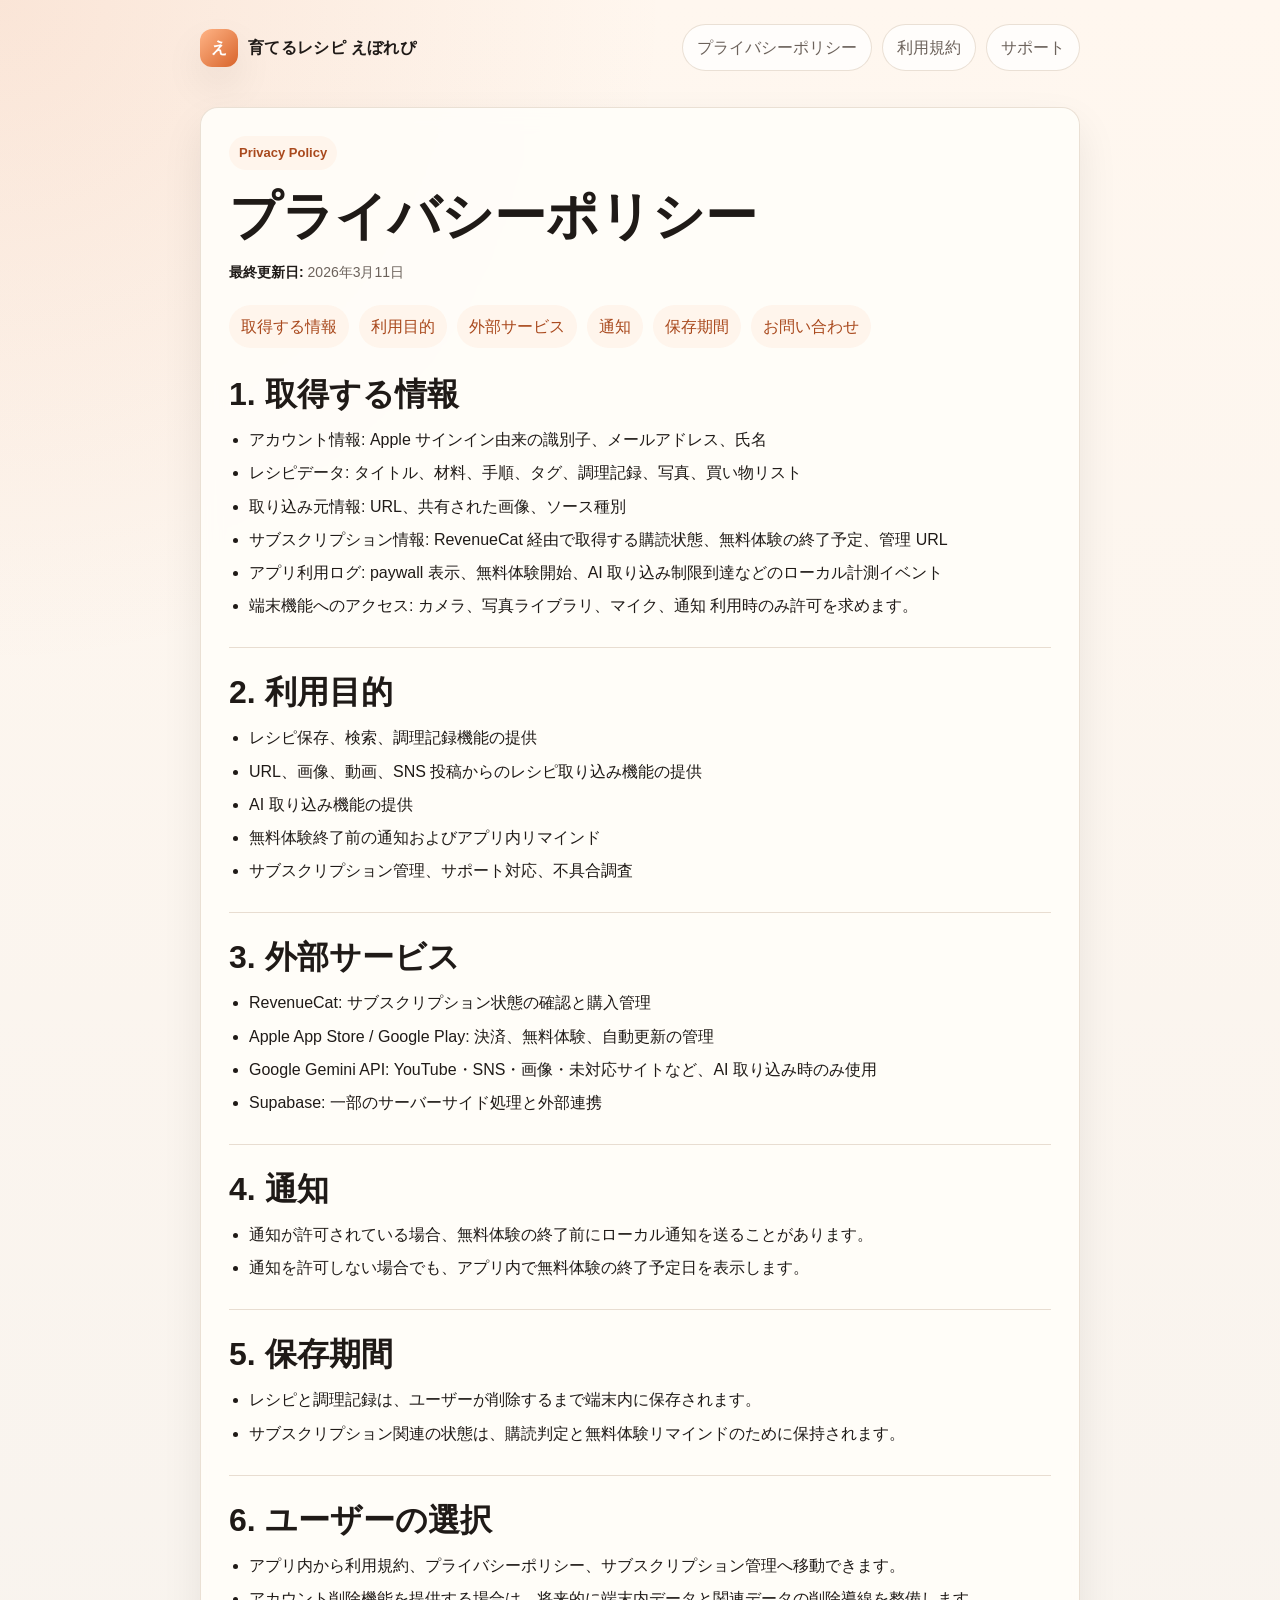
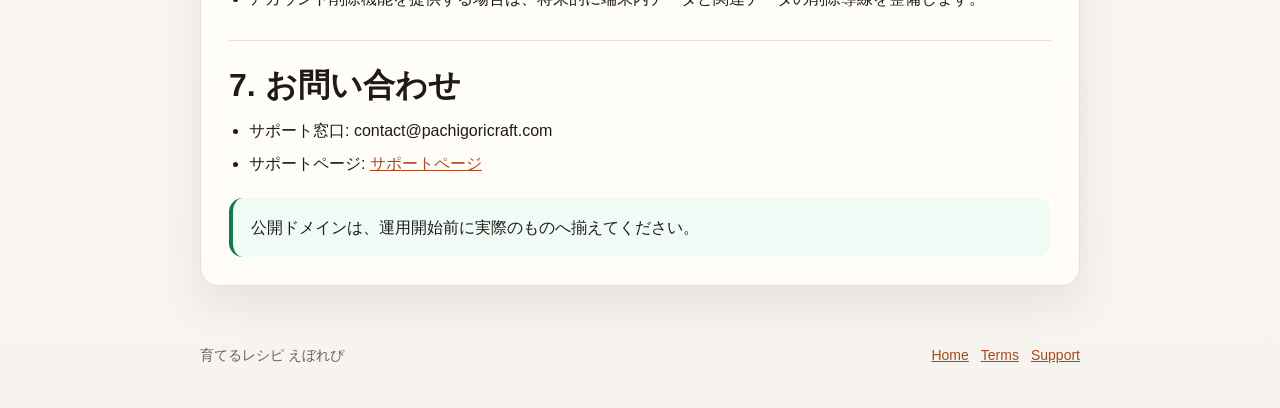
==== privacy/index.html @ ed1218f2 "Add legal site pages" ====
<!doctype html>
<html lang="ja">
  <head>
    <meta charset="utf-8" />
    <meta name="viewport" content="width=device-width, initial-scale=1" />
    <title>プライバシーポリシー | 育てるレシピ えぼれぴ</title>
    <meta
      name="description"
      content="育てるレシピ えぼれぴ のプライバシーポリシーです。"
    />
    <link rel="stylesheet" href="../styles.css" />
  </head>
  <body>
    <header class="site-header">
      <div class="shell topbar">
        <a class="brand" href="../">
          <span class="brand-mark">
            <span class="brand-badge">え</span>
            <span>育てるレシピ えぼれぴ</span>
          </span>
        </a>
        <nav class="site-nav" aria-label="主要ページ">
          <a href="../privacy/">プライバシーポリシー</a>
          <a href="../terms/">利用規約</a>
          <a href="../support/">サポート</a>
        </nav>
      </div>
    </header>

    <main class="section">
      <div class="shell content-card">
        <span class="eyebrow">Privacy Policy</span>
        <h1>プライバシーポリシー</h1>
        <div class="meta">
          <strong>最終更新日:</strong> 2026年3月11日
        </div>

        <div class="toc">
          <a href="#info">取得する情報</a>
          <a href="#purpose">利用目的</a>
          <a href="#services">外部サービス</a>
          <a href="#notifications">通知</a>
          <a href="#retention">保存期間</a>
          <a href="#contact">お問い合わせ</a>
        </div>

        <article class="article">
          <section id="info">
            <h2>1. 取得する情報</h2>
            <ul>
              <li>アカウント情報: Apple サインイン由来の識別子、メールアドレス、氏名</li>
              <li>レシピデータ: タイトル、材料、手順、タグ、調理記録、写真、買い物リスト</li>
              <li>取り込み元情報: URL、共有された画像、ソース種別</li>
              <li>サブスクリプション情報: RevenueCat 経由で取得する購読状態、無料体験の終了予定、管理 URL</li>
              <li>アプリ利用ログ: paywall 表示、無料体験開始、AI 取り込み制限到達などのローカル計測イベント</li>
              <li>端末機能へのアクセス: カメラ、写真ライブラリ、マイク、通知
                利用時のみ許可を求めます。</li>
            </ul>
          </section>

          <section id="purpose">
            <h2>2. 利用目的</h2>
            <ul>
              <li>レシピ保存、検索、調理記録機能の提供</li>
              <li>URL、画像、動画、SNS 投稿からのレシピ取り込み機能の提供</li>
              <li>AI 取り込み機能の提供</li>
              <li>無料体験終了前の通知およびアプリ内リマインド</li>
              <li>サブスクリプション管理、サポート対応、不具合調査</li>
            </ul>
          </section>

          <section id="services">
            <h2>3. 外部サービス</h2>
            <ul>
              <li>RevenueCat: サブスクリプション状態の確認と購入管理</li>
              <li>Apple App Store / Google Play: 決済、無料体験、自動更新の管理</li>
              <li>Google Gemini API: YouTube・SNS・画像・未対応サイトなど、AI 取り込み時のみ使用</li>
              <li>Supabase: 一部のサーバーサイド処理と外部連携</li>
            </ul>
          </section>

          <section id="notifications">
            <h2>4. 通知</h2>
            <ul>
              <li>通知が許可されている場合、無料体験の終了前にローカル通知を送ることがあります。</li>
              <li>通知を許可しない場合でも、アプリ内で無料体験の終了予定日を表示します。</li>
            </ul>
          </section>

          <section id="retention">
            <h2>5. 保存期間</h2>
            <ul>
              <li>レシピと調理記録は、ユーザーが削除するまで端末内に保存されます。</li>
              <li>サブスクリプション関連の状態は、購読判定と無料体験リマインドのために保持されます。</li>
            </ul>
          </section>

          <section>
            <h2>6. ユーザーの選択</h2>
            <ul>
              <li>アプリ内から利用規約、プライバシーポリシー、サブスクリプション管理へ移動できます。</li>
              <li>アカウント削除機能を提供する場合は、将来的に端末内データと関連データの削除導線を整備します。</li>
            </ul>
          </section>

          <section id="contact">
            <h2>7. お問い合わせ</h2>
            <ul>
              <li>サポート窓口: contact@pachigoricraft.com</li>
              <li>サポートページ: <a href="../support/">サポートページ</a></li>
            </ul>
            <div class="callout">
              公開ドメインは、運用開始前に実際のものへ揃えてください。
            </div>
          </section>
        </article>
      </div>
    </main>

    <footer class="footer">
      <div class="shell footer-inner">
        <div>育てるレシピ えぼれぴ</div>
        <nav class="footer-nav" aria-label="フッター">
          <a href="../">Home</a>
          <a href="../terms/">Terms</a>
          <a href="../support/">Support</a>
        </nav>
      </div>
    </footer>
  </body>
</html>
---- styles.css ----
:root {
  --bg: #f7f3ee;
  --surface: #fffdf9;
  --surface-alt: #fff5ec;
  --text: #1f1a17;
  --muted: #6c625b;
  --line: #e8ddd1;
  --accent: #d8642b;
  --accent-dark: #a9491d;
  --success: #0f7a55;
  --max: 880px;
  --radius: 18px;
  --shadow: 0 18px 40px rgba(31, 26, 23, 0.08);
}

* {
  box-sizing: border-box;
}

html {
  scroll-behavior: smooth;
}

body {
  margin: 0;
  font-family: "Hiragino Sans", "Yu Gothic UI", "Yu Gothic", sans-serif;
  color: var(--text);
  background:
    radial-gradient(circle at top left, rgba(216, 100, 43, 0.12), transparent 28%),
    linear-gradient(180deg, #fff7ef 0%, var(--bg) 100%);
  line-height: 1.7;
}

a {
  color: var(--accent-dark);
}

.shell {
  width: min(calc(100% - 32px), var(--max));
  margin: 0 auto;
}

.site-header {
  padding: 24px 0 18px;
}

.topbar {
  display: flex;
  flex-wrap: wrap;
  align-items: center;
  justify-content: space-between;
  gap: 16px;
}

.brand {
  text-decoration: none;
  color: var(--text);
}

.brand-mark {
  display: inline-flex;
  align-items: center;
  gap: 10px;
  font-weight: 800;
  letter-spacing: 0.02em;
}

.brand-badge {
  display: inline-grid;
  place-items: center;
  width: 38px;
  height: 38px;
  border-radius: 12px;
  background: linear-gradient(135deg, #ffb486 0%, #d8642b 100%);
  color: #fff;
  box-shadow: var(--shadow);
}

.site-nav {
  display: flex;
  flex-wrap: wrap;
  gap: 10px;
}

.site-nav a {
  text-decoration: none;
  color: var(--muted);
  padding: 9px 14px;
  border-radius: 999px;
  background: rgba(255, 255, 255, 0.72);
  border: 1px solid rgba(232, 221, 209, 0.9);
}

.hero {
  padding: 18px 0 28px;
}

.hero-card,
.content-card,
.faq-card {
  background: rgba(255, 253, 249, 0.92);
  border: 1px solid rgba(232, 221, 209, 0.9);
  border-radius: var(--radius);
  box-shadow: var(--shadow);
  backdrop-filter: blur(10px);
}

.hero-card {
  padding: 28px;
}

.eyebrow {
  display: inline-flex;
  align-items: center;
  gap: 8px;
  padding: 6px 10px;
  border-radius: 999px;
  background: var(--surface-alt);
  color: var(--accent-dark);
  font-size: 13px;
  font-weight: 700;
}

h1,
h2,
h3 {
  line-height: 1.25;
  margin: 0;
}

h1 {
  font-size: clamp(32px, 5vw, 52px);
  margin-top: 14px;
}

h2 {
  font-size: clamp(24px, 3vw, 32px);
  margin-bottom: 12px;
}

h3 {
  font-size: 18px;
  margin-bottom: 6px;
}

.hero p,
.lede {
  color: var(--muted);
  margin: 14px 0 0;
  max-width: 60ch;
}

.quick-links {
  display: grid;
  grid-template-columns: repeat(auto-fit, minmax(220px, 1fr));
  gap: 14px;
  margin-top: 24px;
}

.quick-links a {
  display: block;
  text-decoration: none;
  color: inherit;
  background: #fff;
  border: 1px solid var(--line);
  border-radius: 16px;
  padding: 18px;
}

.quick-links strong {
  display: block;
  margin-bottom: 6px;
}

.section {
  padding: 18px 0 36px;
}

.content-card {
  padding: 28px;
}

.meta {
  margin-top: 12px;
  color: var(--muted);
  font-size: 14px;
}

.meta strong {
  color: var(--text);
}

.toc {
  display: flex;
  flex-wrap: wrap;
  gap: 10px;
  margin: 20px 0 0;
}

.toc a {
  text-decoration: none;
  color: var(--accent-dark);
  padding: 8px 12px;
  border-radius: 999px;
  background: var(--surface-alt);
}

.article {
  margin-top: 26px;
}

.article section + section {
  margin-top: 28px;
  padding-top: 24px;
  border-top: 1px solid var(--line);
}

ul {
  margin: 10px 0 0;
  padding-left: 20px;
}

li + li {
  margin-top: 6px;
}

.grid {
  display: grid;
  grid-template-columns: repeat(auto-fit, minmax(240px, 1fr));
  gap: 16px;
}

.faq-card {
  padding: 18px;
}

.faq-card p {
  color: var(--muted);
  margin: 8px 0 0;
}

.callout {
  border-left: 4px solid var(--success);
  background: #f0fbf6;
  padding: 16px 18px;
  border-radius: 14px;
  margin-top: 20px;
}

.footer {
  padding: 22px 0 40px;
  color: var(--muted);
  font-size: 14px;
}

.footer-inner {
  display: flex;
  flex-wrap: wrap;
  justify-content: space-between;
  gap: 12px;
  align-items: center;
}

.footer-nav {
  display: flex;
  flex-wrap: wrap;
  gap: 12px;
}

@media (max-width: 720px) {
  .hero-card,
  .content-card {
    padding: 22px;
  }

  .site-nav {
    width: 100%;
  }
}
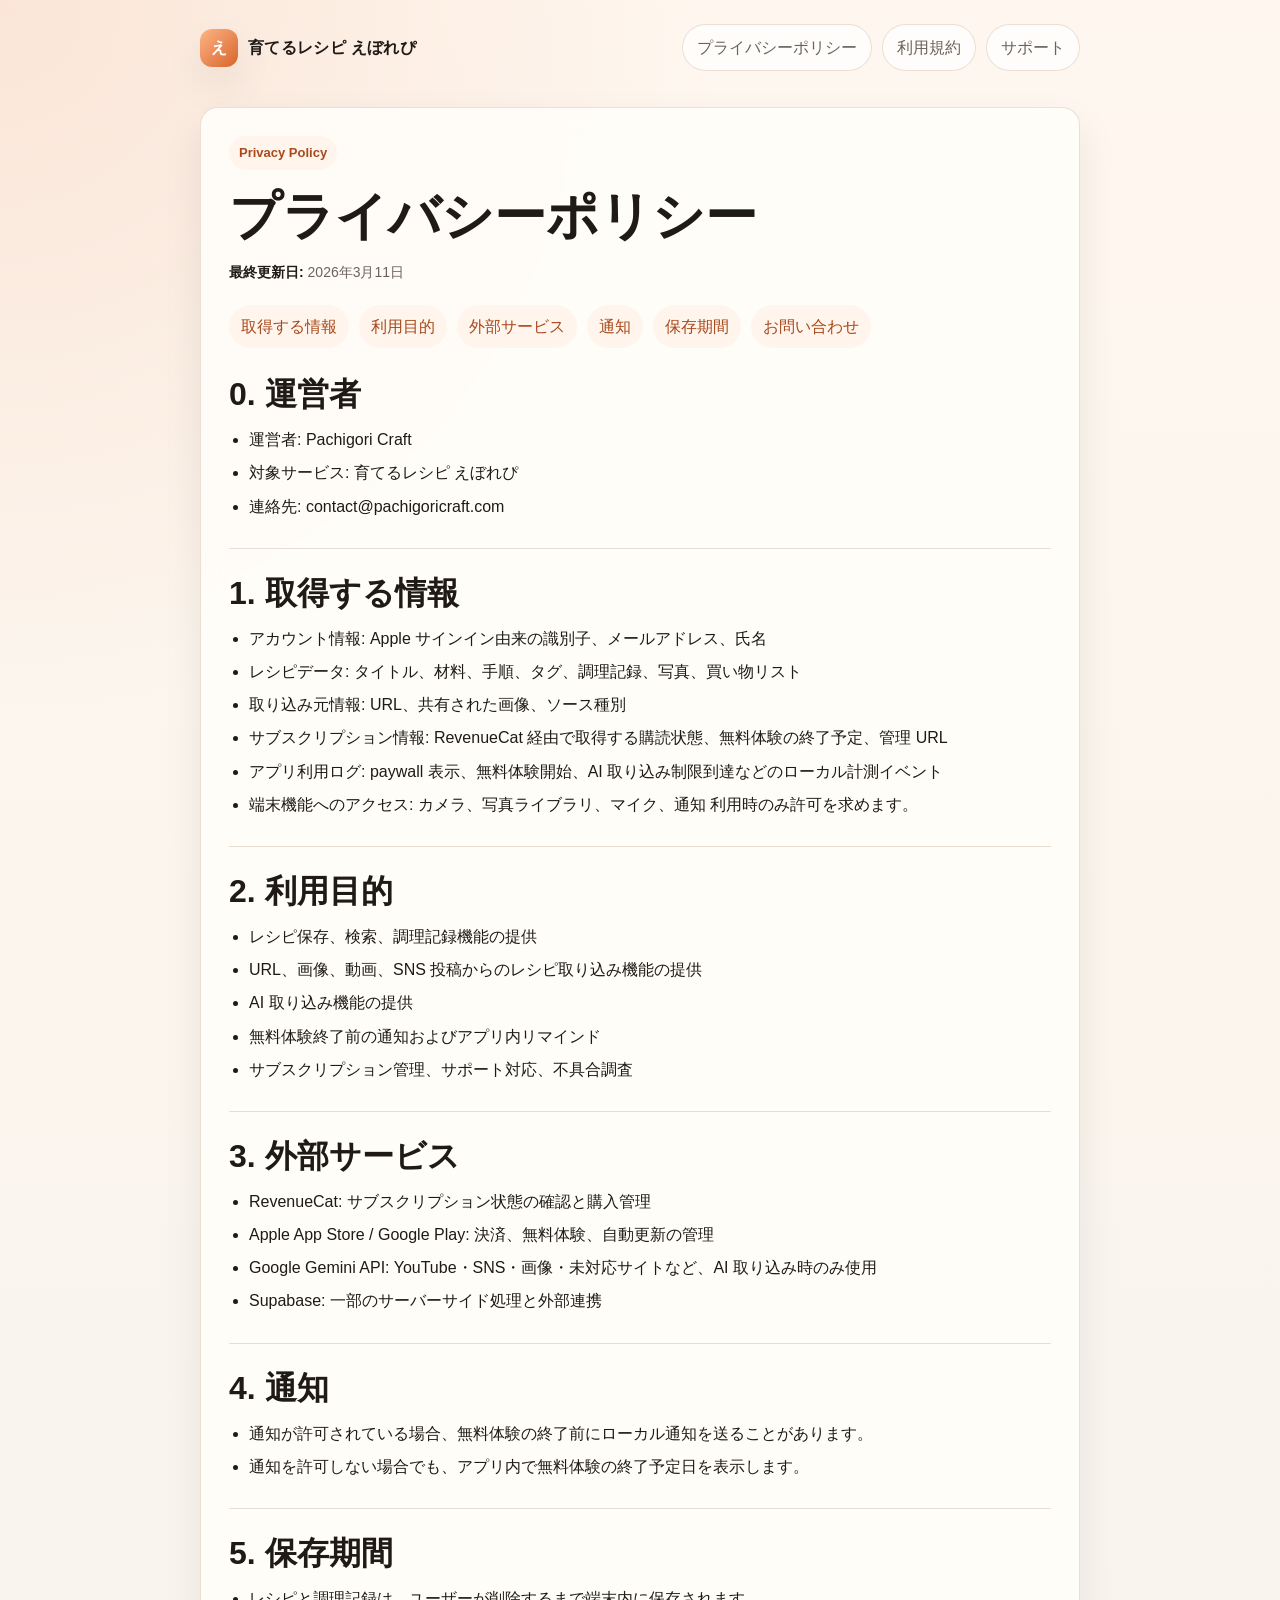
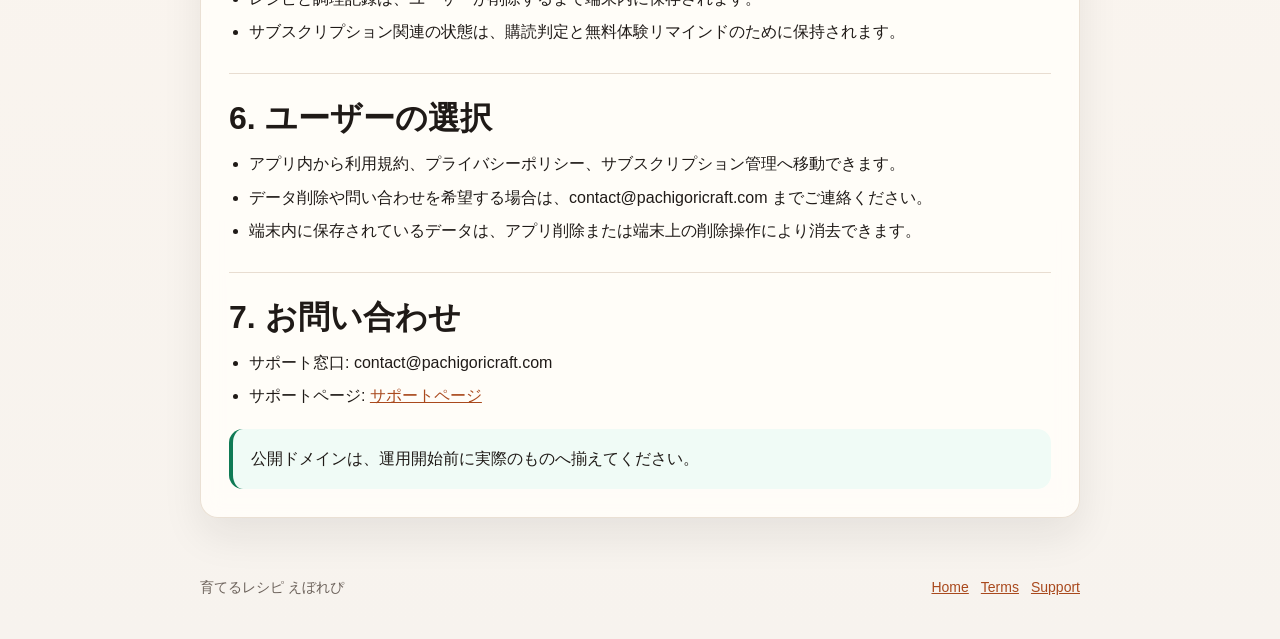
==== commit 6ed0250d: "Refine legal copy for store submission" ====
--- a/privacy/index.html
+++ b/privacy/index.html
@@ -45,6 +45,15 @@
         </div>
 
         <article class="article">
+          <section>
+            <h2>0. 運営者</h2>
+            <ul>
+              <li>運営者: Pachigori Craft</li>
+              <li>対象サービス: 育てるレシピ えぼれぴ</li>
+              <li>連絡先: contact@pachigoricraft.com</li>
+            </ul>
+          </section>
+
           <section id="info">
             <h2>1. 取得する情報</h2>
             <ul>
@@ -99,7 +108,8 @@
             <h2>6. ユーザーの選択</h2>
             <ul>
               <li>アプリ内から利用規約、プライバシーポリシー、サブスクリプション管理へ移動できます。</li>
-              <li>アカウント削除機能を提供する場合は、将来的に端末内データと関連データの削除導線を整備します。</li>
+              <li>データ削除や問い合わせを希望する場合は、contact@pachigoricraft.com までご連絡ください。</li>
+              <li>端末内に保存されているデータは、アプリ削除または端末上の削除操作により消去できます。</li>
             </ul>
           </section>
 
